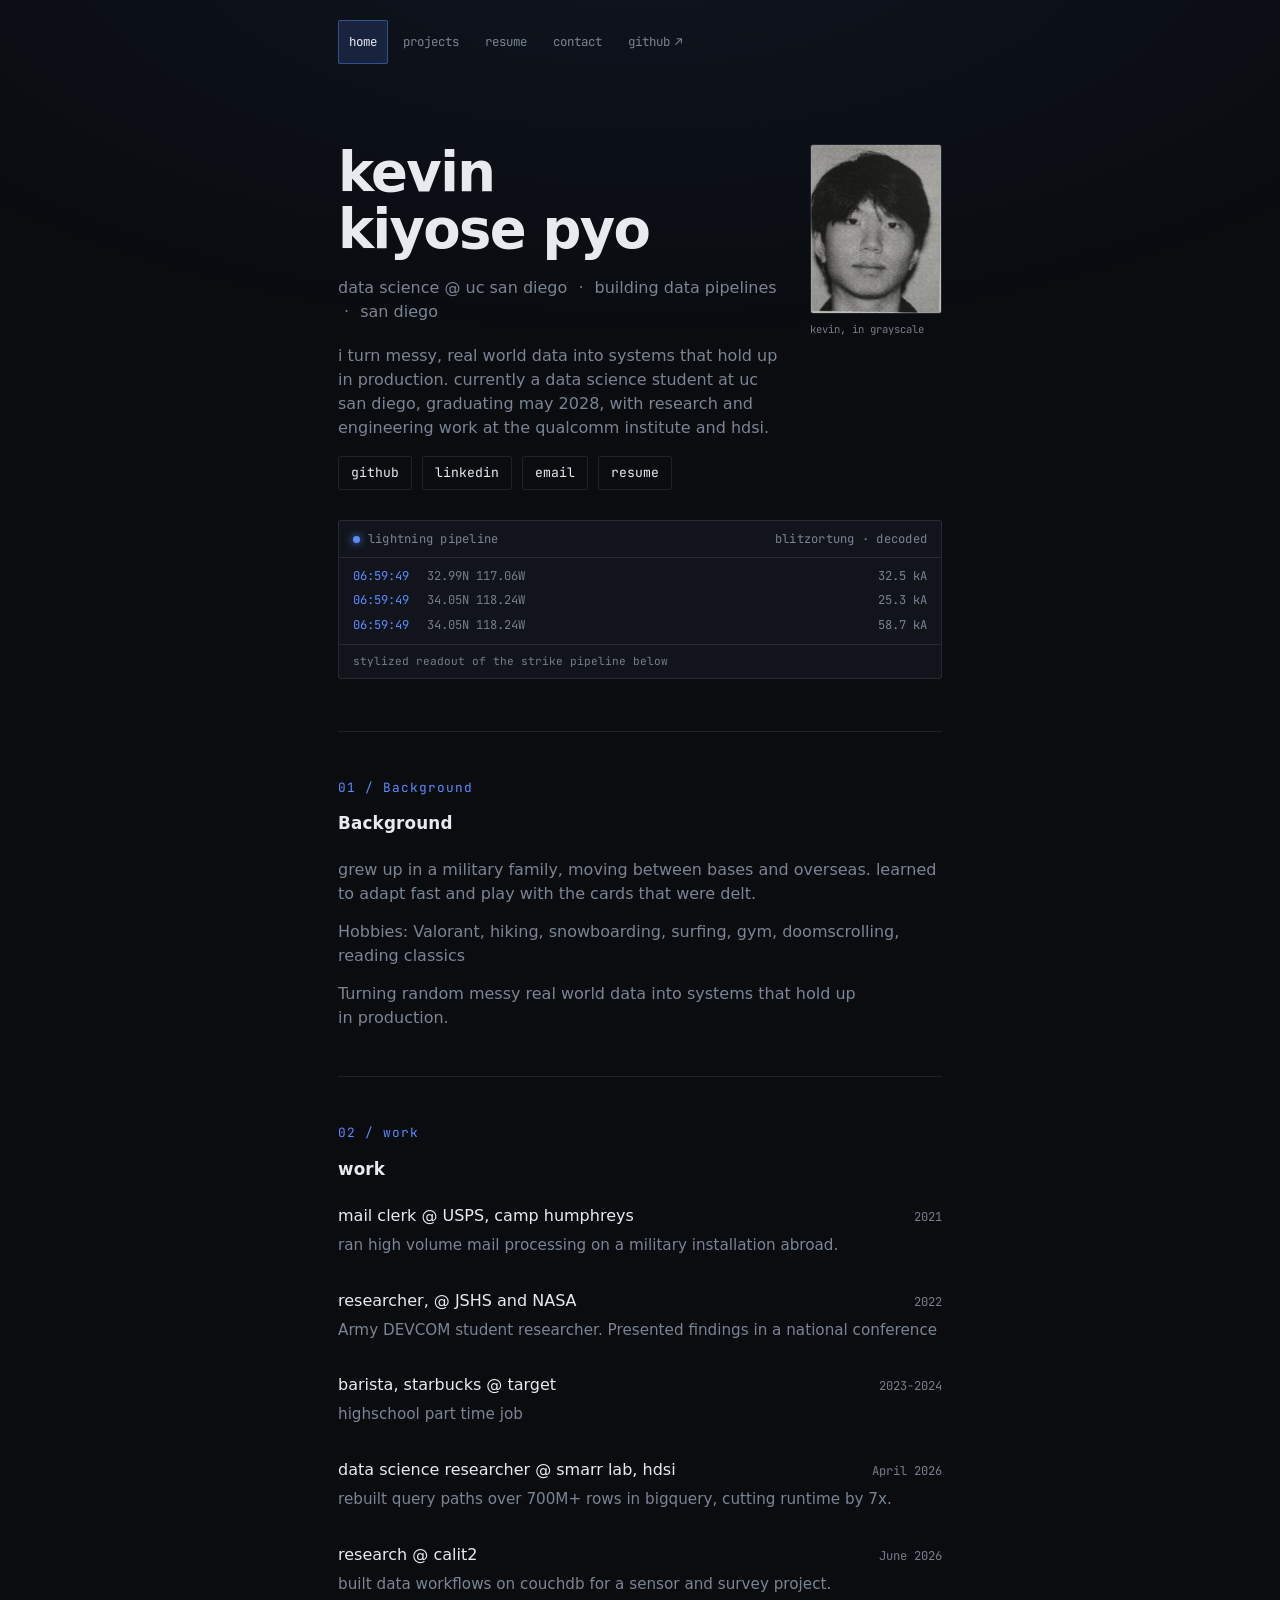
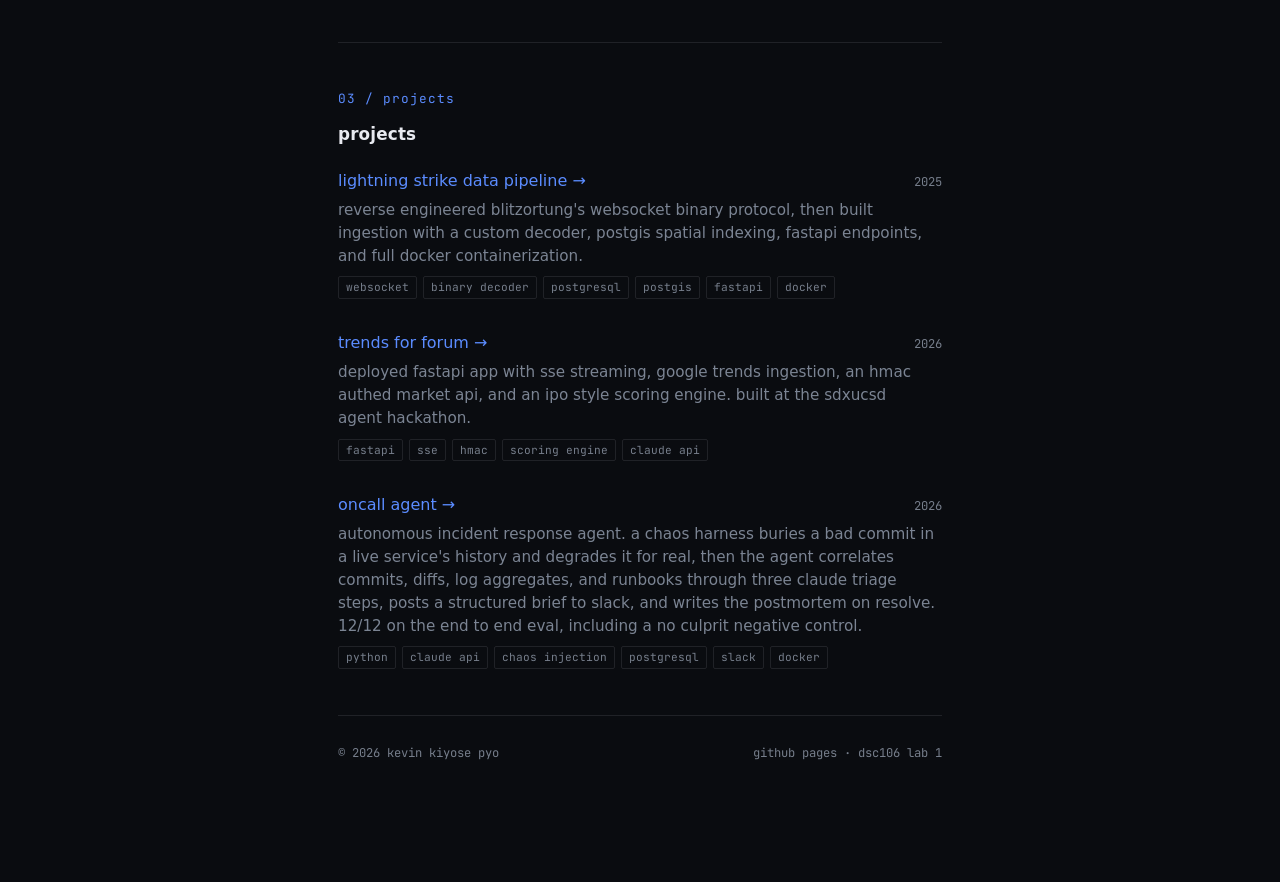
==== index.html @ 85e1e8ad "[verified] Create DSC 106 Lab 1 portfolio" ====
<!DOCTYPE html>
<html lang="en">
<head>
<meta charset="UTF-8" />
<meta name="viewport" content="width=device-width, initial-scale=1" />
<link rel="icon" href="favicon.svg" type="image/svg+xml" />
<title>Kevin Kiyose Pyo: Personal site and portfolio</title>
<meta name="author" content="Kevin Kiyose Pyo" />
<meta name="description" content="Kevin Kiyose Pyo. Data science at UC San Diego, building data pipelines in San Diego." />
<meta property="og:title" content="Kevin Kiyose Pyo: Personal site and portfolio" />
<meta property="og:description" content="Data science at UC San Diego, building data pipelines." />
<meta property="og:type" content="website" />
<meta property="og:url" content="https://kevinkiyosepyo.github.io/dsc106-lab1-portfolio" />
<link rel="canonical" href="https://kevinkiyosepyo.github.io/dsc106-lab1-portfolio" />
<link rel="preconnect" href="https://fonts.googleapis.com" />
<link rel="preconnect" href="https://fonts.gstatic.com" crossorigin />
<link href="https://fonts.googleapis.com/css2?family=JetBrains+Mono:wght@400;500;700&display=swap" rel="stylesheet" />
<link rel="stylesheet" href="style.css" />
</head>
<body>
<div class="storm" aria-hidden="true"></div>

<a class="skip-link" href="#main">skip to content</a>

<nav class="site-nav" aria-label="site navigation">
  <a href="index.html" aria-current="page">home</a>
  <a href="projects/index.html">projects</a>
  <a href="resume/index.html">resume</a>
  <a href="contact/index.html">contact</a>
  <a href="https://github.com/kevinkiyosepyo" target="_blank" rel="noopener noreferrer">github <span aria-hidden="true">↗</span><span class="visually-hidden"> (opens in a new tab)</span></a>
</nav>

<div class="wrap">
  <header class="page-head home">
    <div class="intro">
      <div>
        <h1>kevin kiyose pyo</h1>
        <p class="tagline">
          data science @ uc san diego
          <span class="sep">·</span> building data pipelines
          <span class="sep">·</span> san diego
        </p>
        <p class="lede">i turn messy, real world data into systems that hold up in production. currently a data science student at uc san diego, graduating <time datetime="2028-05">may 2028</time>, with research and engineering work at the qualcomm institute and hdsi.</p>
      </div>
      <figure class="portrait">
        <img src="images/kevin-portrait.jpg" alt="Black and white portrait of Kevin Kiyose Pyo." width="265" height="342" />
        <figcaption>kevin, in grayscale</figcaption>
      </figure>
    </div>

    <nav class="links" aria-label="elsewhere">
      <a href="https://github.com/kevinkiyosepyo" target="_blank" rel="noopener noreferrer">github</a>
      <a href="https://www.linkedin.com/in/kevin-pyo/" target="_blank" rel="noopener noreferrer">linkedin</a>
      <a href="mailto:kevinkpyo@gmail.com">email</a>
      <a href="resume/index.html">resume</a>
    </nav>

    <!-- signature: lightning pipeline readout (decorative motif tied to the project below) -->
    <div class="feed" aria-hidden="true">
      <div class="feed-head">
        <span><span class="dot"></span>lightning pipeline</span>
        <span>blitzortung · decoded</span>
      </div>
      <div class="feed-rows" id="feedRows"></div>
      <div class="feed-note">stylized readout of the strike pipeline below</div>
    </div>
  </header>

  <main id="main">
  <section>
    <div class="idx">01 / Background</div>
    <h2>Background</h2>
    <div class="lede">
      <p>grew up in a military family, moving between bases and overseas. learned to adapt fast and play with the cards that were delt.</p>
      <p>Hobbies: Valorant, hiking, snowboarding, surfing, gym, doomscrolling, reading classics</p>
      <p>Turning random messy real world data into systems that hold up in production.</p>

    </div>
  </section>

  <section>
    <div class="idx">02 / work</div>
    <h2>work</h2>

    <div class="entry">
      <div class="entry-top">
        <div class="entry-title">mail clerk @ USPS, camp humphreys</div>
        <div class="entry-date">2021</div>
      </div>
      <p class="entry-desc">ran high volume mail processing on a military installation abroad.</p>
    </div>

    <div class="entry">
      <div class="entry-top">
        <div class="entry-title">researcher, @ JSHS and NASA</div>
        <div class="entry-date">2022</div>
      </div>
      <p class="entry-desc">Army DEVCOM student researcher. Presented findings in a national conference</p>
    </div>

    <div class="entry">
      <div class="entry-top">
        <div class="entry-title">barista, starbucks @ target</div>
        <div class="entry-date">2023-2024</div>
      </div>
      <p class="entry-desc">highschool part time job</p>
    </div>

    <div class="entry">
      <div class="entry-top">
        <div class="entry-title">data science researcher @ smarr lab, hdsi</div>
        <div class="entry-date">April 2026</div>
      </div>
      <p class="entry-desc">rebuilt query paths over 700M+ rows in bigquery, cutting runtime by 7x.</p>
    </div>

    <div class="entry">
      <div class="entry-top">
        <div class="entry-title">research @ calit2</div>
        <div class="entry-date">June 2026</div>
      </div>
      <p class="entry-desc">built data workflows on couchdb for a sensor and survey project.</p>
    </div>
  </section>

  <section>
    <div class="idx">03 / projects</div>
    <h2>projects</h2>

    <div class="entry">
      <div class="entry-top">
        <div class="entry-title">
          <a href="https://github.com/kevinkiyosepyo">lightning strike data pipeline →</a>
        </div>
        <div class="entry-date">2025</div>
      </div>
      <p class="entry-desc">reverse engineered blitzortung's websocket binary protocol, then built ingestion with a custom decoder, postgis spatial indexing, fastapi endpoints, and full docker containerization.</p>
      <div class="stack">
        <span>websocket</span><span>binary decoder</span><span>postgresql</span><span>postgis</span><span>fastapi</span><span>docker</span>
      </div>
    </div>

    <div class="entry">
      <div class="entry-top">
        <div class="entry-title">
          <a href="https://github.com/kevinkiyosepyo/trends-for-forum">trends for forum →</a>
        </div>
        <div class="entry-date">2026</div>
      </div>
      <p class="entry-desc">deployed fastapi app with sse streaming, google trends ingestion, an hmac authed market api, and an ipo style scoring engine. built at the sdxucsd agent hackathon.</p>
      <div class="stack">
        <span>fastapi</span><span>sse</span><span>hmac</span><span>scoring engine</span><span>claude api</span>
      </div>
    </div>

    <div class="entry">
      <div class="entry-top">
        <div class="entry-title">
          <a href="https://github.com/kevinkiyosepyo/oncall-agent">oncall agent →</a>
        </div>
        <div class="entry-date">2026</div>
      </div>
      <p class="entry-desc">autonomous incident response agent. a chaos harness buries a bad commit in a live service's history and degrades it for real, then the agent correlates commits, diffs, log aggregates, and runbooks through three claude triage steps, posts a structured brief to slack, and writes the postmortem on resolve. 12/12 on the end to end eval, including a no culprit negative control.</p>
      <div class="stack">
        <span>python</span><span>claude api</span><span>chaos injection</span><span>postgresql</span><span>slack</span><span>docker</span>
      </div>
    </div>
  </section>


  </main>

  <footer>
    <span>© 2026 kevin kiyose pyo</span>
    <span>github pages · dsc106 lab 1</span>
  </footer>
</div>

<script>
  // Decorative strike readout. Cycles plausible coordinates to evoke the pipeline.
  // Not a live feed; purely a visual motif for the signature panel.
  (function () {
    var rows = document.getElementById("feedRows");
    if (!rows) return;
    var places = [
      ["32.71N", "117.16W"], ["33.19N", "117.38W"], ["32.84N", "117.27W"],
      ["34.05N", "118.24W"], ["32.53N", "117.04W"], ["33.68N", "117.83W"],
      ["31.86N", "116.60W"], ["32.99N", "117.06W"], ["33.42N", "117.61W"]
    ];
    function stamp() {
      var d = new Date();
      function p(n){ return (n < 10 ? "0" : "") + n; }
      return p(d.getHours()) + ":" + p(d.getMinutes()) + ":" + p(d.getSeconds());
    }
    function kA() { return (Math.random() * 60 + 5).toFixed(1) + " kA"; }
    function push() {
      var loc = places[Math.floor(Math.random() * places.length)];
      var row = document.createElement("div");
      row.className = "feed-row new";
      row.innerHTML =
        '<span class="t">' + stamp() + '</span>' +
        '<span>' + loc[0] + "  " + loc[1] + '</span>' +
        '<span class="c">' + kA() + '</span>';
      rows.insertBefore(row, rows.firstChild);
      while (rows.children.length > 4) rows.removeChild(rows.lastChild);
      setTimeout(function () { row.classList.remove("new"); }, 900);
    }
    var reduce = window.matchMedia && window.matchMedia("(prefers-reduced-motion: reduce)").matches;
    push(); push(); push();
    if (!reduce) setInterval(push, 2600);
  })();

</script>
</body>
</html>
---- style.css ----
/* Shared stylesheet for every page of kevinpyo.com.
   The HTML carries the content and structure; this file carries presentation. */

:root {
  --bg: #0A0C10;
  --surface: #11141B;
  --hairline: rgba(232, 234, 240, 0.10);
  --text: #E8EAF0;
  --muted: #7B8493;
  --faint: #767E8B;
  --accent: #5B8CFF;
  --accent-dim: rgba(91, 140, 255, 0.16);
  --mono: "JetBrains Mono", ui-monospace, SFMono-Regular, Menlo, monospace;
  --maxw: 660px;
  color-scheme: dark;
}

* { box-sizing: border-box; }

html { scroll-behavior: smooth; }

body {
  /* Set line height to 1.5 times the font size
     and use the OS's UI font as the website font
   */
  font: 100%/1.5 system-ui;
  margin: 0;
  background: var(--bg);
  color: var(--text);
  -webkit-font-smoothing: antialiased;
  text-rendering: optimizeLegibility;
}

a { color: inherit; }
p { text-wrap: pretty; }

:is(a, button, input, textarea, [tabindex]):focus-visible {
  outline: 2px solid var(--accent);
  outline-offset: 3px;
}

.visually-hidden, .skip-link:not(:focus) {
  position: absolute;
  width: 1px; height: 1px;
  padding: 0; margin: -1px;
  overflow: hidden;
  clip-path: inset(50%);
  white-space: nowrap;
  border: 0;
}
.skip-link:focus {
  display: inline-block;
  margin: 10px 0 0 28px;
  padding: 8px 12px;
  background: var(--surface);
  border: 1px solid var(--accent);
  border-radius: 3px;
  text-decoration: none;
}

/* ambient lightning layer: signature */
.storm {
  position: fixed;
  inset: 0;
  z-index: 0;
  pointer-events: none;
  background: radial-gradient(120% 80% at 50% -10%, rgba(91, 140, 255, 0.07), transparent 60%);
}
.storm::before,
.storm::after {
  content: "";
  position: absolute;
  inset: 0;
  opacity: 0;
  background: radial-gradient(60% 50% at 28% 0%, rgba(124, 158, 255, 0.22), transparent 55%);
  animation: flash 14s ease-in-out infinite;
}
.storm::after {
  background: radial-gradient(55% 45% at 74% 8%, rgba(150, 130, 255, 0.18), transparent 55%);
  animation-delay: 7.5s;
  animation-duration: 17s;
}
@keyframes flash {
  0%, 100% { opacity: 0; }
  1% { opacity: 0.9; }
  3% { opacity: 0.15; }
  4% { opacity: 0.7; }
  7% { opacity: 0; }
}

.wrap {
  position: relative;
  z-index: 1;
  max-width: var(--maxw);
  margin: 0 auto;
  padding: 0 28px 120px;
}

/* site navigation: present on every page */
.site-nav {
  position: relative;
  z-index: 2;
  max-width: var(--maxw);
  margin: 0 auto;
  padding: 20px 28px 0;
  display: flex;
  flex-wrap: wrap;
  align-items: center;
  gap: 6px 4px;
  font-family: var(--mono);
  font-size: 0.78rem;
}
.site-nav a {
  display: inline-flex;
  align-items: center;
  gap: 5px;
  min-height: 44px;
  padding: 6px 10px;
  color: var(--muted);
  text-decoration: none;
  border: 1px solid transparent;
  border-radius: 2px;
  transition: color 0.18s ease, border-color 0.18s ease, background 0.18s ease;
}
.site-nav a:hover { color: var(--text); border-color: var(--hairline); }
.site-nav a[aria-current="page"] { color: var(--text); border-color: rgba(91, 140, 255, 0.42); background: var(--accent-dim); }

/* hero */
.page-head { padding: 72px 0 48px; }
.page-head.home { padding: 80px 0 52px; }

h1 {
  font-weight: 600;
  font-size: clamp(2.1rem, 7vw, 3.4rem);
  letter-spacing: -0.03em;
  line-height: 1.05;
  margin: 0 0 18px;
  text-wrap: balance;
}

.tagline {
  color: var(--muted);
  font-size: 1rem;
  margin: 0 0 20px;
  max-width: 48ch;
}
.tagline .sep { color: var(--faint); padding: 0 6px; }

.intro {
  display: grid;
  grid-template-columns: minmax(0, 1fr) 132px;
  align-items: start;
  gap: 28px;
}
.portrait { margin: 0; }
.portrait img {
  display: block;
  width: 100%;
  height: auto;
  border: 1px solid var(--hairline);
  border-radius: 3px;
}
.portrait figcaption {
  margin-top: 8px;
  color: var(--faint);
  font: 0.66rem var(--mono);
  line-height: 1.5;
}

nav.links {
  display: flex;
  flex-wrap: wrap;
  gap: 8px 10px;
  font-family: var(--mono);
  font-size: 0.82rem;
}
nav.links a {
  color: var(--text);
  text-decoration: none;
  border: 1px solid var(--hairline);
  padding: 6px 12px;
  border-radius: 2px;
  transition: border-color 0.18s ease, color 0.18s ease;
}
nav.links a:hover { border-color: var(--accent); color: var(--accent); }

/* lightning readout: signature widget */
.feed {
  margin-top: 30px;
  border: 1px solid var(--hairline);
  border-radius: 3px;
  background: var(--surface);
  font-family: var(--mono);
  font-size: 0.76rem;
  overflow: hidden;
}
.feed-head {
  display: flex;
  align-items: center;
  justify-content: space-between;
  padding: 9px 14px;
  border-bottom: 1px solid var(--hairline);
  color: var(--muted);
  letter-spacing: 0.02em;
}
.feed-head .dot {
  display: inline-block;
  width: 7px; height: 7px;
  border-radius: 50%;
  background: var(--accent);
  margin-right: 8px;
  box-shadow: 0 0 8px var(--accent);
  animation: pulse 2.4s ease-in-out infinite;
}
@keyframes pulse { 0%,100% { opacity: 0.35; } 50% { opacity: 1; } }
.feed-rows { padding: 6px 0; min-height: 86px; }
.feed-row {
  display: grid;
  grid-template-columns: 64px 1fr auto;
  gap: 10px;
  padding: 3px 14px;
  color: var(--faint);
  white-space: nowrap;
}
.feed-row .t { color: var(--accent); }
.feed-row .c { color: var(--muted); }
.feed-row.new { color: var(--text); }
.feed-note {
  padding: 8px 14px;
  border-top: 1px solid var(--hairline);
  color: var(--faint);
  font-size: 0.7rem;
}

/* sections */
section { padding: 46px 0; border-top: 1px solid var(--hairline); }

.idx {
  font-family: var(--mono);
  color: var(--accent);
  font-size: 0.8rem;
  letter-spacing: 0.08em;
  margin-bottom: 14px;
}
h2 {
  font-weight: 600;
  font-size: 1.05rem;
  letter-spacing: 0.01em;
  margin: 0 0 22px;
  color: var(--text);
}
h3 {
  font-weight: 500;
  font-size: 0.98rem;
  margin: 0;
  color: var(--text);
}

.lede { color: var(--muted); }
.lede p { margin: 0 0 14px; }
.lede p:last-child { margin-bottom: 0; }

ul.plain { list-style: none; margin: 0; padding: 0; }
ul.plain li {
  color: var(--muted);
  padding-left: 20px;
  position: relative;
  margin-bottom: 10px;
}
ul.plain li::before {
  content: "\21B3";
  position: absolute;
  left: 0;
  color: var(--faint);
  font-family: var(--mono);
  font-size: 0.85rem;
}

/* entries (work / projects / resume) */
.entry { margin-bottom: 32px; }
.entry:last-child { margin-bottom: 0; }
.entry-top {
  display: flex;
  justify-content: space-between;
  align-items: baseline;
  gap: 16px;
  flex-wrap: wrap;
}
.entry-title { font-weight: 500; color: var(--text); }
.entry-title a { color: var(--accent); text-decoration: none; }
.entry-title a:hover { text-decoration: underline; }
.entry-date {
  font-family: var(--mono);
  font-size: 0.76rem;
  color: var(--faint);
  white-space: nowrap;
}
.entry-org { margin: 5px 0 0; color: var(--accent); font-size: 0.86rem; }
.entry-desc { color: var(--muted); margin: 6px 0 0; font-size: 0.95rem; }
.entry-points { margin: 9px 0 0; padding-left: 18px; color: var(--muted); font-size: 0.93rem; }
.entry-points li { margin-bottom: 6px; }
.entry-points li:last-child { margin-bottom: 0; }
.stack {
  margin-top: 9px;
  display: flex;
  flex-wrap: wrap;
  gap: 6px;
  font-family: var(--mono);
  font-size: 0.7rem;
}
.stack span {
  color: var(--faint);
  border: 1px solid var(--hairline);
  padding: 2px 7px;
  border-radius: 2px;
}

/* contact form */
.contact-grid {
  display: grid;
  grid-template-columns: minmax(0, 1fr) minmax(0, 1.25fr);
  gap: 36px;
  align-items: start;
}
form label {
  display: block;
  margin-bottom: 18px;
  color: var(--text);
  font: 500 0.8rem var(--mono);
  letter-spacing: 0.02em;
}
input, textarea {
  display: block;
  width: 100%;
  margin-top: 7px;
  padding: 10px 12px;
  border: 1px solid var(--hairline);
  border-radius: 3px;
  background: var(--surface);
  color: var(--text);
  font: 400 0.95rem/1.5 system-ui;
}
input::placeholder, textarea::placeholder { color: var(--faint); }
input:hover, textarea:hover { border-color: rgba(91, 140, 255, 0.4); }
textarea { min-height: 148px; resize: vertical; }
button {
  min-height: 44px;
  padding: 10px 18px;
  border: 1px solid var(--accent);
  border-radius: 3px;
  background: var(--accent-dim);
  color: var(--text);
  cursor: pointer;
  font: 500 0.82rem var(--mono);
  transition: background 0.18s ease;
}
button:hover { background: rgba(91, 140, 255, 0.3); }
.form-note { margin: 14px 0 0; color: var(--faint); font-size: 0.8rem; line-height: 1.6; }

footer {
  border-top: 1px solid var(--hairline);
  padding-top: 28px;
  color: var(--faint);
  font-family: var(--mono);
  font-size: 0.76rem;
  display: flex;
  justify-content: space-between;
  flex-wrap: wrap;
  gap: 10px;
}

@media (max-width: 620px) {
  .contact-grid { grid-template-columns: 1fr; gap: 26px; }
  .intro { grid-template-columns: 1fr; gap: 22px; }
  .portrait { max-width: 124px; }
}

@media (max-width: 520px) {
  .site-nav { padding-top: 14px; }
  .page-head, .page-head.home { padding: 44px 0 36px; }
  section { padding: 36px 0; }
  .feed-row { grid-template-columns: 56px 1fr; }
  .feed-row .c { display: none; }
}

@media (prefers-reduced-motion: reduce) {
  .storm::before, .storm::after, .feed-head .dot { animation: none; }
  .storm::before { opacity: 0.12; }
  html { scroll-behavior: auto; }
}

@media print {
  body { background: #fff; color: #000; }
  .storm, .site-nav, .feed, .skip-link { display: none; }
  .wrap { max-width: none; padding: 0; }
  a { color: inherit; text-decoration: underline; }
}
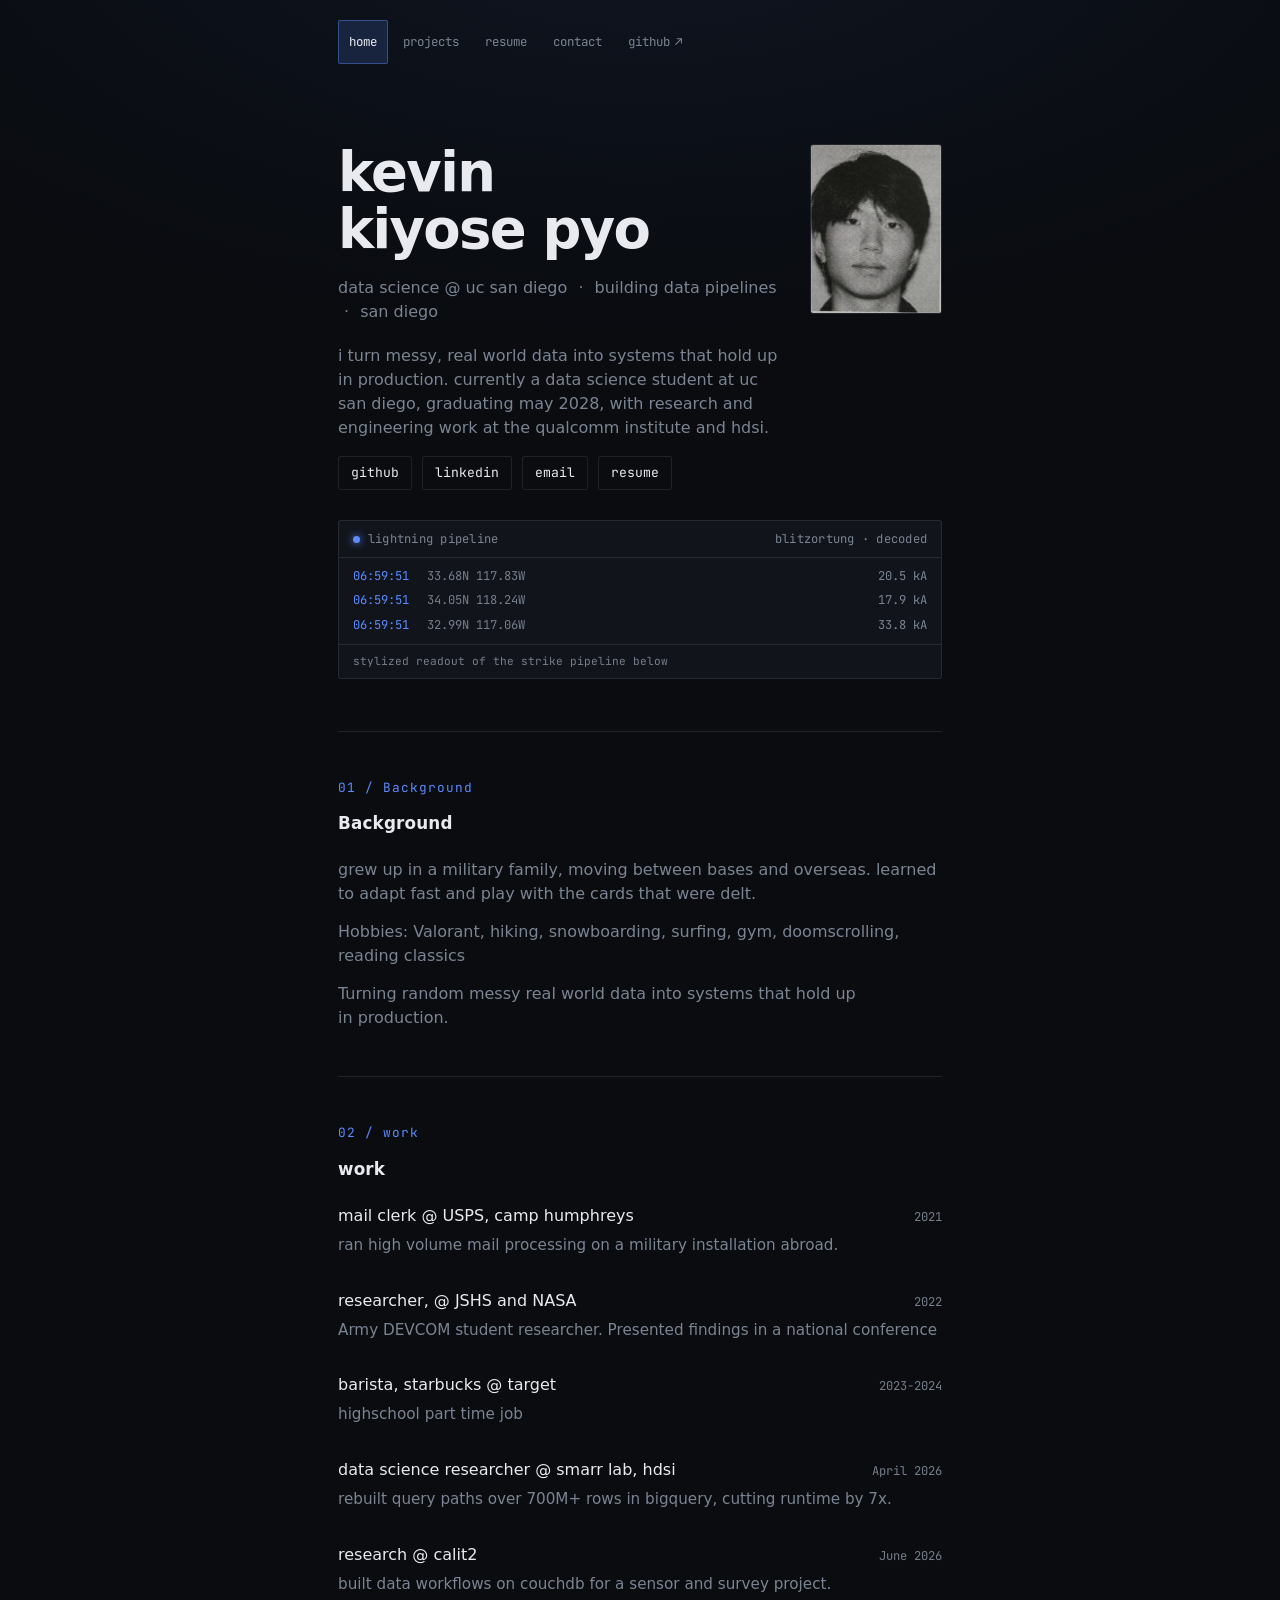
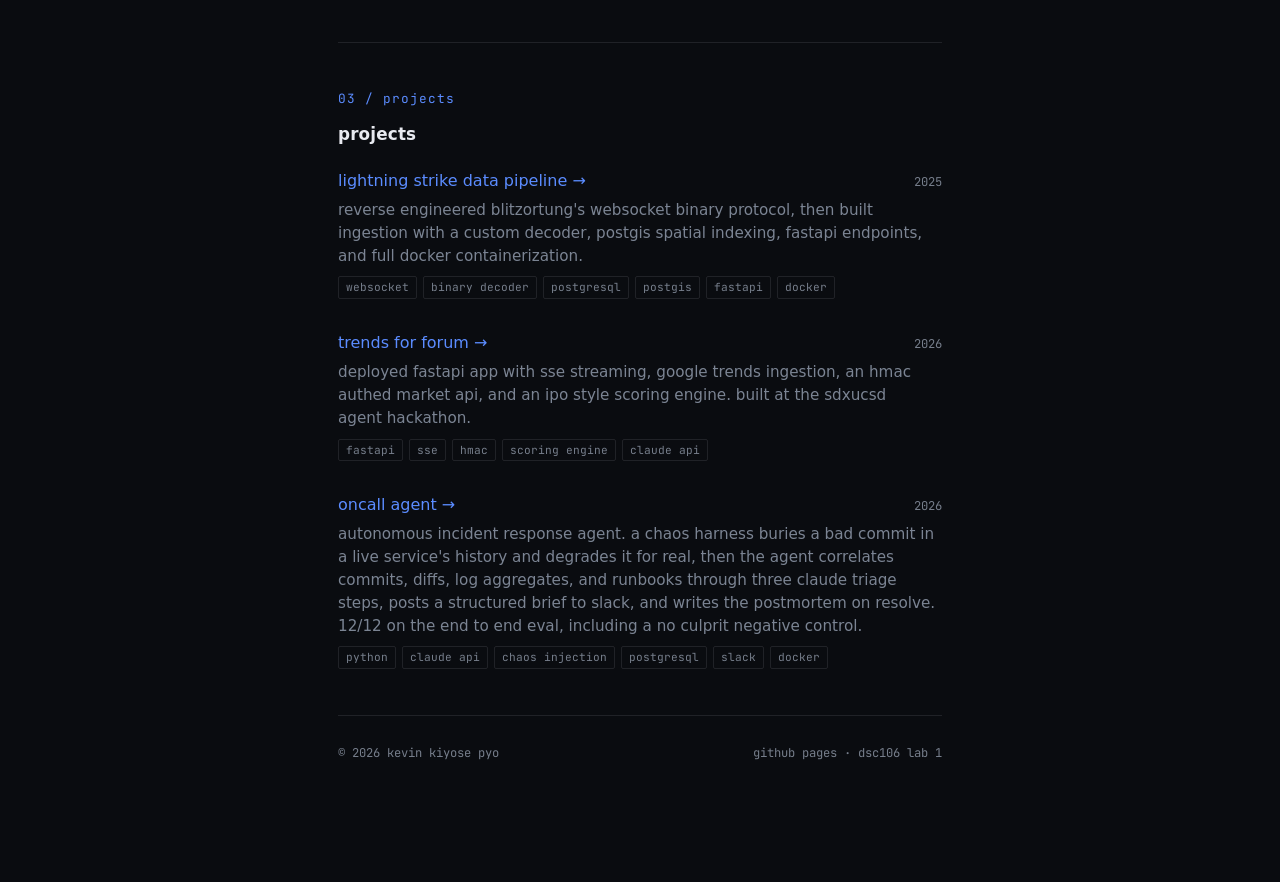
==== commit 13a3b491: "Remove portrait caption" ====
--- a/index.html
+++ b/index.html
@@ -44,7 +44,6 @@
       </div>
       <figure class="portrait">
         <img src="images/kevin-portrait.jpg" alt="Black and white portrait of Kevin Kiyose Pyo." width="265" height="342" />
-        <figcaption>kevin, in grayscale</figcaption>
       </figure>
     </div>
 
